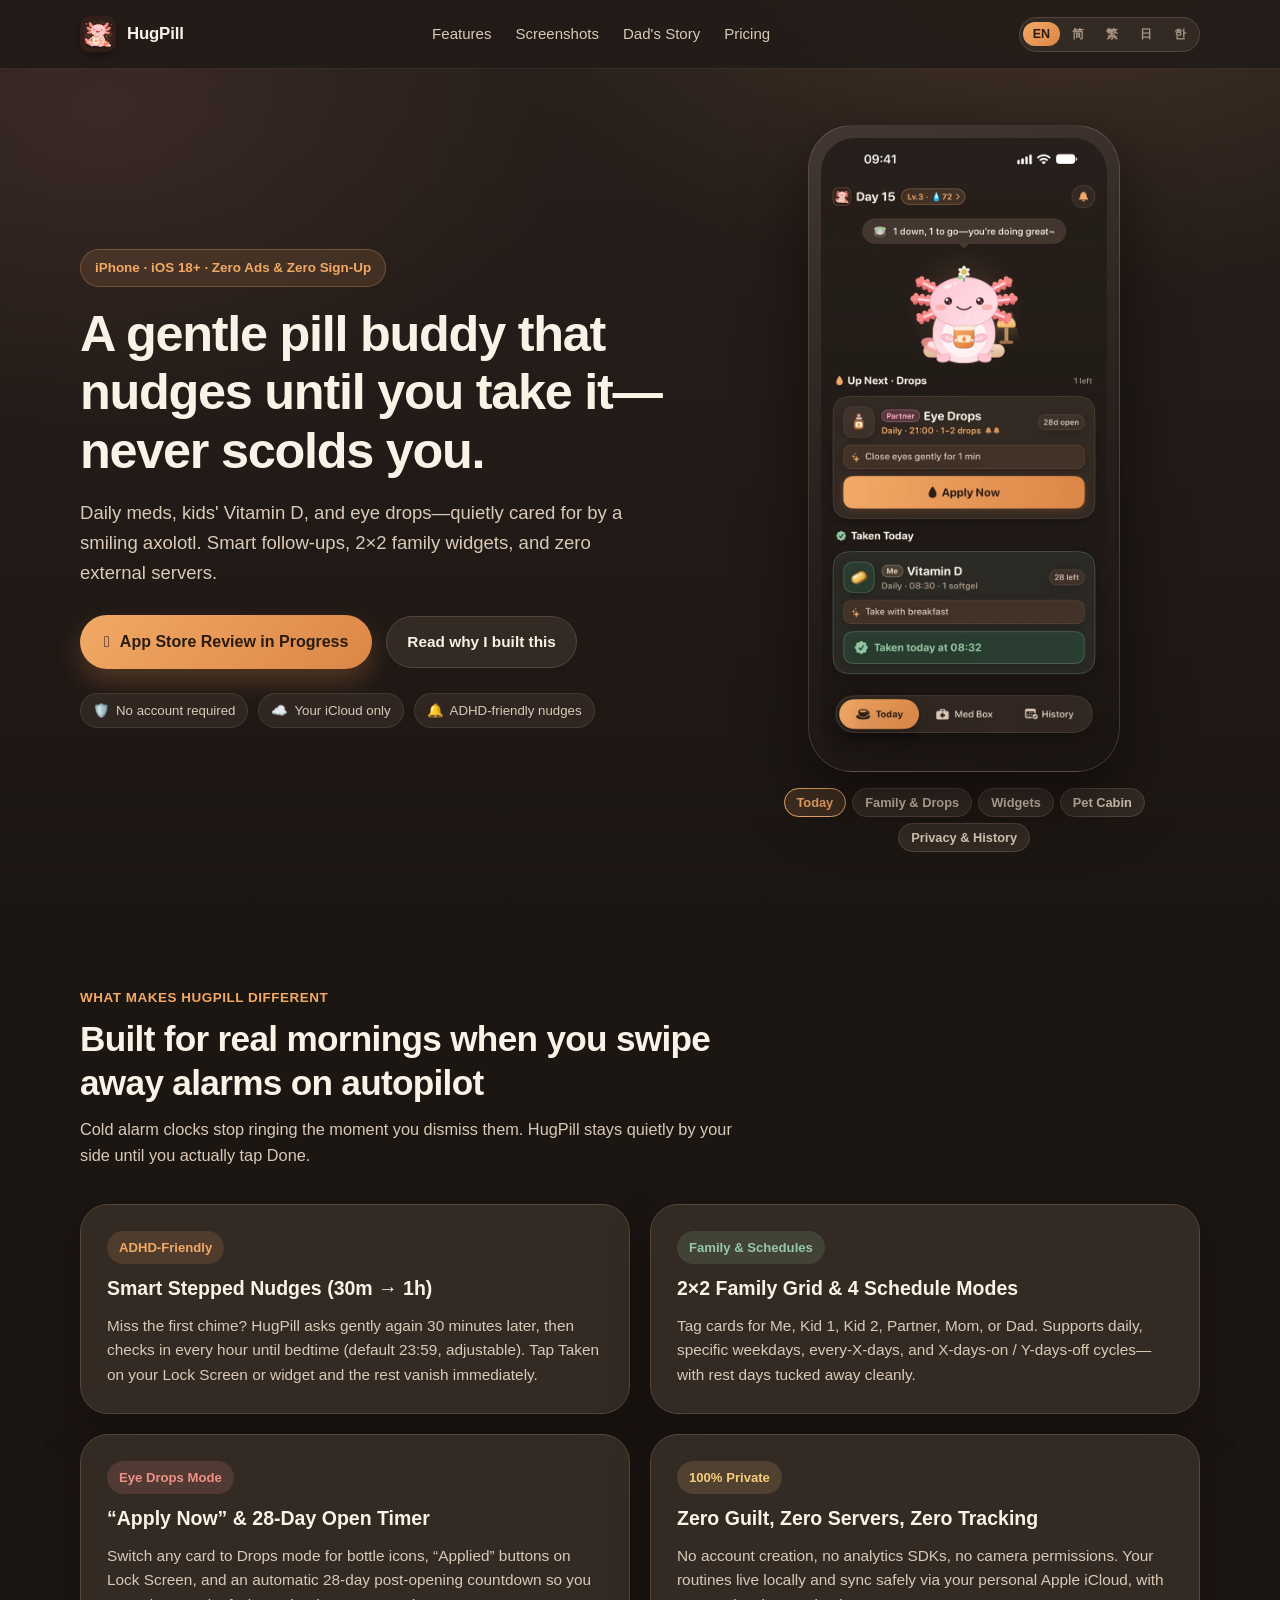
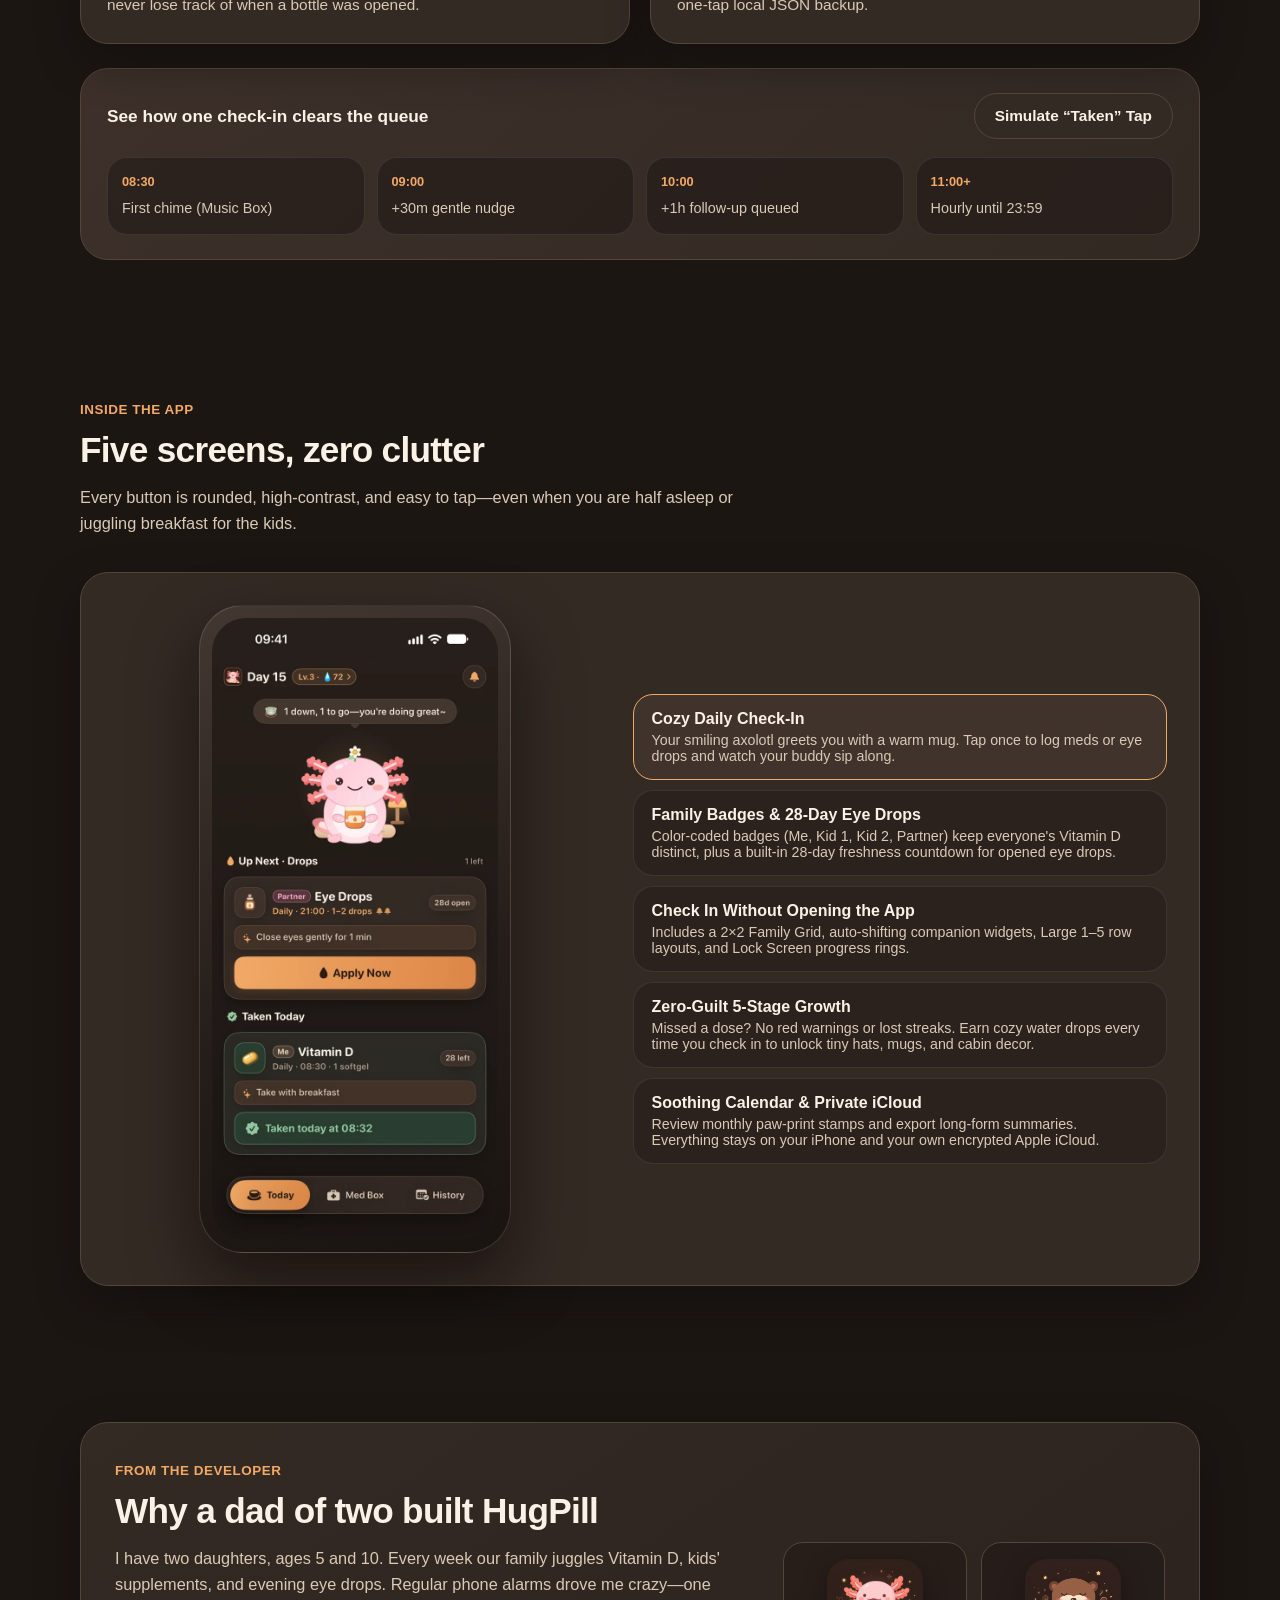
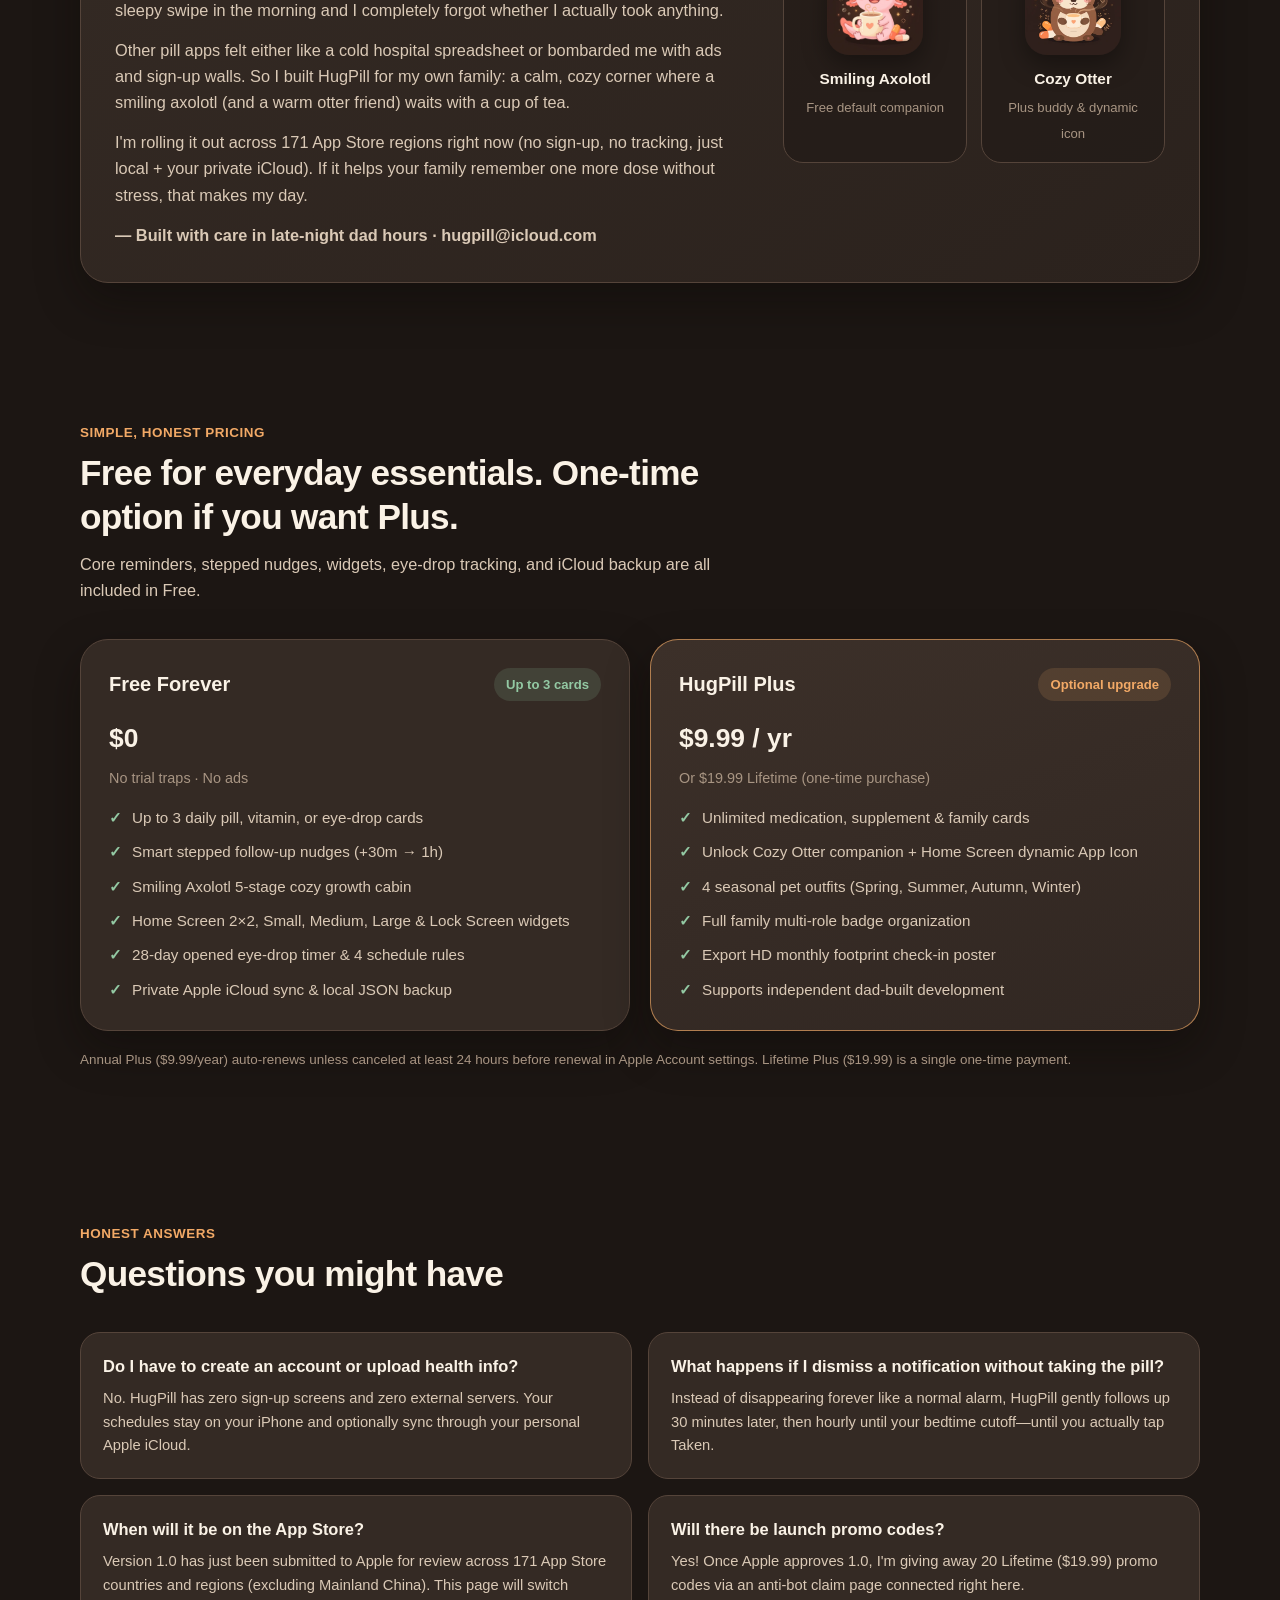
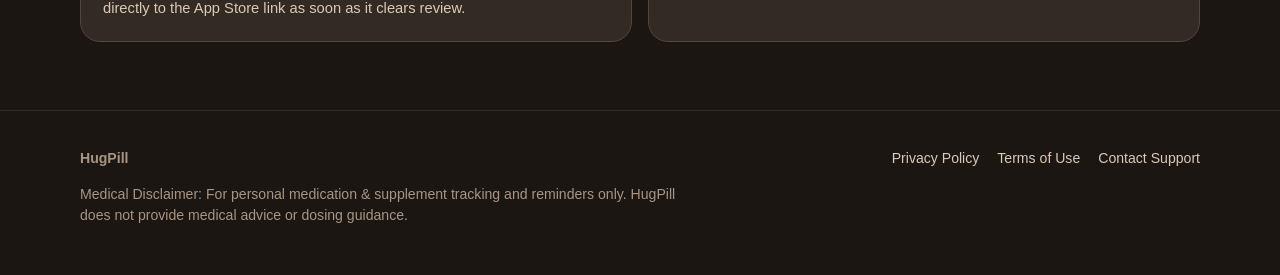
==== index.html @ 46a8ec2b "Deploy HugPill 5-language static landing page" ====
<!DOCTYPE html>
<html lang="en">
  <head>
    <meta charset="utf-8" />
    <meta name="viewport" content="width=device-width, initial-scale=1" />
    <title>HugPill — Cute Pill, Vitamin &amp; Eye Drops Reminder for iPhone</title>
    <meta
      name="description"
      content="A gentle, ADHD-friendly pill, vitamin & eye drop reminder built by a dad of two. Smart stepped nudges, 2x2 family Home Screen widgets, zero guilt, and 100% private iCloud sync."
    />
    <meta name="theme-color" content="#271F1B" />
    <meta
      property="og:title"
      content="HugPill — Cute Pill, Vitamin & Eye Drops Reminder"
    />
    <meta
      property="og:description"
      content="A gentle pill buddy that nudges until you take it—never scolds you. Smart follow-ups, 2x2 family widgets, and private Apple iCloud sync."
    />
    <meta property="og:type" content="website" />
    <meta property="og:image" content="./assets/app-icon.webp" />

    <link rel="icon" type="image/png" href="./assets/favicon.png" />
    <link rel="apple-touch-icon" href="./assets/apple-touch-icon.png" />
    <link rel="stylesheet" href="./styles.css" />
  </head>
  <body>
    <header class="site-header">
      <div class="container header-inner">
        <a class="brand" href="#top">
          <img
            class="brand-icon"
            src="./assets/app-icon.webp"
            alt="HugPill icon"
            width="36"
            height="36"
          />
          <span data-i18n="brandName">HugPill</span>
        </a>

        <nav class="nav-links" aria-label="Primary navigation">
          <a href="#features" data-i18n="nav.features">Features</a>
          <a href="#screenshots" data-i18n="nav.screens">Screenshots</a>
          <a href="#story" data-i18n="nav.story">Dad's Story</a>
          <a href="#pricing" data-i18n="nav.pricing">Pricing</a>
        </nav>

        <div class="lang-switcher" role="group" aria-label="Language switcher">
          <button class="lang-btn is-active" type="button" data-lang="en">EN</button>
          <button class="lang-btn" type="button" data-lang="zh-Hans">简</button>
          <button class="lang-btn" type="button" data-lang="zh-Hant">繁</button>
          <button class="lang-btn" type="button" data-lang="ja">日</button>
          <button class="lang-btn" type="button" data-lang="ko">한</button>
        </div>
      </div>
    </header>

    <main id="top">
      <!-- Hero -->
      <section class="hero">
        <div class="container hero-grid">
          <div>
            <div class="eyebrow-pill" data-i18n="hero.eyebrow">
              iPhone · iOS 18+ · Zero Ads &amp; Zero Sign-Up
            </div>
            <h1 class="hero-title" data-i18n="hero.title">
              A gentle pill buddy that nudges until you take it—never scolds you.
            </h1>
            <p class="hero-subtitle" data-i18n="hero.subtitle">
              Daily meds, kids' Vitamin D, and eye drops—quietly cared for by a smiling axolotl. Smart follow-ups, 2×2 family widgets, and zero external servers.
            </p>

            <div class="hero-actions">
              <a class="btn-primary" id="primary-cta" href="#review-status">
                <span aria-hidden="true"></span>
                <span id="primary-cta-label" data-i18n="hero.ctaReview">
                  App Store Review in Progress
                </span>
              </a>
              <a class="btn-secondary" href="#story" data-i18n="hero.ctaStory">
                Read why I built this
              </a>
            </div>

            <div class="trust-row">
              <span class="trust-chip">🛡️ <span data-i18n="hero.trust1">No account required</span></span>
              <span class="trust-chip">☁️ <span data-i18n="hero.trust2">Your iCloud only</span></span>
              <span class="trust-chip">🔔 <span data-i18n="hero.trust3">ADHD-friendly nudges</span></span>
            </div>
          </div>

          <div class="hero-phone-wrap">
            <div class="phone-frame">
              <div class="phone-screen">
                <img
                  id="hero-phone-img"
                  src="./assets/screens/en-US/01_home.webp"
                  alt="HugPill Home Screen"
                  width="660"
                  height="1434"
                />
              </div>
            </div>
            <div class="phone-dots" id="hero-phone-tabs" role="tablist"></div>
          </div>
        </div>
      </section>

      <!-- Features -->
      <section class="section" id="features">
        <div class="container">
          <div class="section-head">
            <span class="section-kicker" data-i18n="features.kicker">
              What makes HugPill different
            </span>
            <h2 class="section-title" data-i18n="features.title">
              Built for real mornings when you swipe away alarms on autopilot
            </h2>
            <p class="section-desc" data-i18n="features.desc">
              Cold alarm clocks stop ringing the moment you dismiss them. HugPill stays quietly by your side until you actually tap Done.
            </p>
          </div>

          <div class="features-grid" id="features-grid"></div>

          <div class="nudge-demo">
            <div class="nudge-top">
              <h3 data-i18n="features.demoTitle">
                See how one check-in clears the queue
              </h3>
              <button
                class="btn-secondary"
                id="nudge-toggle-btn"
                type="button"
              ></button>
            </div>
            <div class="nudge-steps" id="nudge-steps"></div>
          </div>
        </div>
      </section>

      <!-- Interactive Showcase -->
      <section class="section" id="screenshots">
        <div class="container">
          <div class="section-head">
            <span class="section-kicker" data-i18n="showcase.kicker">
              Inside the App
            </span>
            <h2 class="section-title" data-i18n="showcase.title">
              Five screens, zero clutter
            </h2>
            <p class="section-desc" data-i18n="showcase.desc">
              Every button is rounded, high-contrast, and easy to tap—even when you are half asleep or juggling breakfast for the kids.
            </p>
          </div>

          <div class="showcase-panel">
            <div class="hero-phone-wrap">
              <div class="phone-frame">
                <div class="phone-screen">
                  <img
                    id="showcase-phone-img"
                    src="./assets/screens/en-US/01_home.webp"
                    alt="HugPill Screenshot"
                    width="660"
                    height="1434"
                    loading="lazy"
                  />
                </div>
              </div>
            </div>
            <div class="showcase-list" id="showcase-list"></div>
          </div>
        </div>
      </section>

      <!-- Dad's Story -->
      <section class="section" id="story">
        <div class="container">
          <div class="story-card">
            <div>
              <span class="section-kicker" data-i18n="story.kicker">
                From the Developer
              </span>
              <h2 class="section-title" data-i18n="story.title">
                Why a dad of two built HugPill
              </h2>
              <div class="story-body" id="story-paragraphs"></div>
            </div>

            <div class="buddies-box">
              <div class="buddy-tile">
                <img
                  src="./assets/app-icon.webp"
                  alt="Smiling Axolotl"
                  width="96"
                  height="96"
                  loading="lazy"
                />
                <strong data-i18n="story.axolotlName">Smiling Axolotl</strong>
                <span data-i18n="story.axolotlRole">Free default companion</span>
              </div>
              <div class="buddy-tile">
                <img
                  src="./assets/otter-icon.webp"
                  alt="Cozy Otter"
                  width="96"
                  height="96"
                  loading="lazy"
                />
                <strong data-i18n="story.otterName">Cozy Otter</strong>
                <span data-i18n="story.otterRole">Plus buddy &amp; dynamic icon</span>
              </div>
            </div>
          </div>
        </div>
      </section>

      <!-- Pricing -->
      <section class="section" id="pricing">
        <div class="container">
          <div class="section-head">
            <span class="section-kicker" data-i18n="pricing.kicker">
              Simple, Honest Pricing
            </span>
            <h2 class="section-title" data-i18n="pricing.title">
              Free for everyday essentials. One-time option if you want Plus.
            </h2>
            <p class="section-desc" data-i18n="pricing.desc">
              Core reminders, stepped nudges, widgets, eye-drop tracking, and iCloud backup are all included in Free.
            </p>
          </div>

          <div class="pricing-grid">
            <article class="price-card">
              <div class="price-head">
                <h3 data-i18n="pricing.free.name">Free Forever</h3>
                <span class="feature-badge badge-sage" data-i18n="pricing.free.badge">
                  Up to 3 cards
                </span>
              </div>
              <div class="price-tag" data-i18n="pricing.free.price">$0</div>
              <div class="price-sub" data-i18n="pricing.free.sub">
                No trial traps · No ads
              </div>
              <ul class="price-list" id="free-items"></ul>
            </article>

            <article class="price-card is-featured">
              <div class="price-head">
                <h3 data-i18n="pricing.plus.name">HugPill Plus</h3>
                <span class="feature-badge badge-amber" data-i18n="pricing.plus.badge">
                  Optional upgrade
                </span>
              </div>
              <div class="price-tag" data-i18n="pricing.plus.price">$9.99 / yr</div>
              <div class="price-sub" data-i18n="pricing.plus.sub">
                Or $19.99 Lifetime (one-time purchase)
              </div>
              <ul class="price-list" id="plus-items"></ul>
            </article>
          </div>

          <p class="fine-print" data-i18n="pricing.finePrint"></p>
        </div>
      </section>

      <!-- FAQ -->
      <section class="section" id="faq">
        <div class="container">
          <div class="section-head">
            <span class="section-kicker" data-i18n="faq.kicker">
              Honest Answers
            </span>
            <h2 class="section-title" data-i18n="faq.title">
              Questions you might have
            </h2>
          </div>
          <div class="faq-list" id="faq-list"></div>
        </div>
      </section>
    </main>

    <footer class="site-footer" id="privacy">
      <div class="container">
        <div class="footer-row">
          <strong data-i18n="brandName">HugPill</strong>
          <div class="footer-links">
            <a id="footer-privacy" href="#" target="_blank" rel="noopener noreferrer" data-i18n="footer.privacy">
              Privacy Policy
            </a>
            <a id="footer-terms" href="#" target="_blank" rel="noopener noreferrer" data-i18n="footer.terms">
              Terms of Use
            </a>
            <a id="footer-contact" href="mailto:hugpill@icloud.com" data-i18n="footer.contact">
              Contact Support
            </a>
          </div>
        </div>
        <p class="disclaimer" data-i18n="footer.disclaimer"></p>
      </div>
    </footer>

    <!-- App Store Review Modal -->
    <div class="modal-backdrop" id="review-modal" hidden role="dialog" aria-modal="true" aria-labelledby="modal-title">
      <div class="modal-card">
        <h3 id="modal-title" data-i18n="modal.title">Currently in App Store Review</h3>
        <p data-i18n="modal.body"></p>
        <div class="modal-actions">
          <a class="btn-primary" id="modal-email-btn" href="mailto:hugpill@icloud.com" data-i18n="modal.emailBtn">
            Email hugpill@icloud.com
          </a>
          <button class="btn-secondary" id="modal-close-btn" type="button" data-i18n="modal.closeBtn">
            Got it
          </button>
        </div>
      </div>
    </div>

    <script src="./site-config.js"></script>
    <script src="./i18n.js"></script>
    <script src="./app.js"></script>
  </body>
</html>
---- styles.css ----
:root {
  --bg-top: #271f1b;
  --bg-bottom: #1c1613;
  --surface: #342a24;
  --surface-elevated: #40332c;
  --surface-taken: #2a3d30;
  --border: #55443a;
  --border-soft: rgba(250, 242, 230, 0.09);

  --text-primary: #faf2e6;
  --text-secondary: #dac9b6;
  --text-muted: #a89583;
  --ink-on-amber: #2a1c13;

  --amber: #f2a966;
  --amber-deep: #db8647;
  --peach: #ef9185;
  --sage: #93c9a3;
  --apricot: #f6cd7c;

  --radius-sm: 12px;
  --radius-md: 20px;
  --radius-lg: 28px;
  --shadow-card: 0 18px 44px rgba(10, 7, 5, 0.38);
  --shadow-phone: 0 28px 64px rgba(8, 5, 4, 0.58);

  --font-rounded: ui-rounded, "SF Pro Rounded", "PingFang SC", "PingFang TC",
    "Hiragino Maru Gothic ProN", "Apple SD Gothic Neo", "Noto Sans JP",
    "Noto Sans KR", -apple-system, BlinkMacSystemFont, "Segoe UI", sans-serif;
}

*,
*::before,
*::after {
  box-sizing: border-box;
}

html {
  scroll-behavior: smooth;
  background-color: var(--bg-bottom);
  color: var(--text-primary);
  font-family: var(--font-rounded);
  -webkit-font-smoothing: antialiased;
}

body {
  margin: 0;
  min-height: 100vh;
  background: radial-gradient(
      900px 540px at 82% -6%,
      rgba(242, 169, 102, 0.14),
      transparent 65%
    ),
    radial-gradient(
      760px 520px at 8% 12%,
      rgba(239, 145, 133, 0.1),
      transparent 62%
    ),
    linear-gradient(180deg, var(--bg-top) 0%, var(--bg-bottom) 100%);
  background-attachment: fixed;
  color: var(--text-primary);
  line-height: 1.6;
}

a {
  color: inherit;
  text-decoration: none;
}

button {
  font-family: inherit;
  cursor: pointer;
}

img {
  display: block;
  max-width: 100%;
}

.container {
  width: min(1120px, calc(100% - 36px));
  margin: 0 auto;
}

/* Header */
.site-header {
  position: sticky;
  top: 0;
  z-index: 40;
  backdrop-filter: blur(16px);
  -webkit-backdrop-filter: blur(16px);
  background: rgba(31, 25, 22, 0.78);
  border-bottom: 1px solid var(--border-soft);
}

.header-inner {
  display: flex;
  align-items: center;
  justify-content: space-between;
  gap: 16px;
  min-height: 68px;
}

.brand {
  display: inline-flex;
  align-items: center;
  gap: 11px;
  font-weight: 700;
  font-size: 1.05rem;
  letter-spacing: -0.01em;
  flex-shrink: 0;
}

.brand-icon {
  width: 36px;
  height: 36px;
  border-radius: 10px;
  box-shadow: 0 4px 12px rgba(0, 0, 0, 0.35);
}

.nav-links {
  display: flex;
  align-items: center;
  gap: 24px;
  color: var(--text-secondary);
  font-size: 0.94rem;
  font-weight: 500;
}

.nav-links a {
  transition: color 0.18s ease;
}

.nav-links a:hover {
  color: var(--amber);
}

.lang-switcher {
  display: inline-flex;
  align-items: center;
  background: var(--surface);
  border: 1px solid var(--border);
  border-radius: 999px;
  padding: 3px;
  gap: 2px;
  flex-shrink: 0;
}

.lang-btn {
  border: 0;
  background: transparent;
  color: var(--text-muted);
  font-size: 0.78rem;
  font-weight: 600;
  padding: 5px 10px;
  border-radius: 999px;
  transition: background-color 0.18s ease, color 0.18s ease;
}

.lang-btn:hover {
  color: var(--text-primary);
}

.lang-btn.is-active {
  background: linear-gradient(135deg, var(--amber), var(--amber-deep));
  color: var(--ink-on-amber);
}

/* Hero */
.hero {
  padding: 56px 0 64px;
}

.hero-grid {
  display: grid;
  grid-template-columns: minmax(0, 1.12fr) minmax(0, 0.88fr);
  gap: 48px;
  align-items: center;
}

.eyebrow-pill {
  display: inline-flex;
  align-items: center;
  gap: 8px;
  padding: 7px 14px;
  border-radius: 999px;
  background: rgba(242, 169, 102, 0.12);
  border: 1px solid rgba(242, 169, 102, 0.28);
  color: var(--amber);
  font-size: 0.84rem;
  font-weight: 600;
  margin-bottom: 18px;
}

.hero-title {
  margin: 0 0 18px;
  font-size: clamp(2rem, 4.1vw, 3.15rem);
  line-height: 1.16;
  letter-spacing: -0.025em;
  font-weight: 800;
}

.hero-subtitle {
  margin: 0 0 28px;
  font-size: clamp(1.02rem, 1.5vw, 1.16rem);
  color: var(--text-secondary);
  max-width: 56ch;
}

.hero-actions {
  display: flex;
  flex-wrap: wrap;
  align-items: center;
  gap: 14px;
  margin-bottom: 24px;
}

.btn-primary {
  display: inline-flex;
  align-items: center;
  justify-content: center;
  gap: 10px;
  padding: 14px 24px;
  border-radius: 999px;
  border: 0;
  background: linear-gradient(135deg, var(--amber), var(--amber-deep));
  color: var(--ink-on-amber);
  font-size: 1rem;
  font-weight: 700;
  box-shadow: 0 12px 26px rgba(219, 134, 71, 0.28);
  transition: transform 0.18s ease, box-shadow 0.18s ease, filter 0.18s ease;
}

.btn-primary:hover {
  transform: translateY(-1px);
  filter: brightness(1.04);
  box-shadow: 0 16px 32px rgba(219, 134, 71, 0.34);
}

.btn-secondary {
  display: inline-flex;
  align-items: center;
  justify-content: center;
  gap: 8px;
  padding: 13px 20px;
  border-radius: 999px;
  border: 1px solid var(--border);
  background: var(--surface);
  color: var(--text-primary);
  font-size: 0.96rem;
  font-weight: 600;
  transition: border-color 0.18s ease, background-color 0.18s ease;
}

.btn-secondary:hover {
  border-color: var(--amber);
  background: var(--surface-elevated);
}

.trust-row {
  display: flex;
  flex-wrap: wrap;
  gap: 10px;
}

.trust-chip {
  display: inline-flex;
  align-items: center;
  gap: 6px;
  padding: 6px 12px;
  border-radius: 999px;
  background: rgba(52, 42, 36, 0.85);
  border: 1px solid var(--border-soft);
  color: var(--text-secondary);
  font-size: 0.83rem;
}

/* Phone Mockup */
.hero-phone-wrap {
  display: flex;
  flex-direction: column;
  align-items: center;
  gap: 16px;
}

.phone-frame {
  position: relative;
  width: min(312px, 82vw);
  padding: 12px;
  border-radius: 44px;
  background: linear-gradient(160deg, #433731 0%, #241d19 60%, #1a1411 100%);
  border: 1px solid rgba(250, 242, 230, 0.14);
  box-shadow: var(--shadow-phone);
}

.phone-frame::before {
  content: "";
  position: absolute;
  inset: -16px;
  z-index: -1;
  border-radius: 56px;
  background: radial-gradient(
    circle at 50% 45%,
    rgba(242, 169, 102, 0.18),
    rgba(239, 145, 133, 0.08) 45%,
    transparent 72%
  );
}

.phone-screen {
  border-radius: 34px;
  overflow: hidden;
  background: #1c1613;
  aspect-ratio: 1320 / 2868;
}

.phone-screen img {
  width: 100%;
  height: 100%;
  object-fit: cover;
}

.phone-dots {
  display: flex;
  flex-wrap: wrap;
  justify-content: center;
  gap: 6px;
}

.phone-tab-btn {
  border: 1px solid var(--border);
  background: var(--surface);
  color: var(--text-secondary);
  font-size: 0.8rem;
  font-weight: 600;
  padding: 6px 12px;
  border-radius: 999px;
  transition: all 0.18s ease;
}

.phone-tab-btn:hover {
  border-color: var(--amber);
  color: var(--text-primary);
}

.phone-tab-btn.is-active {
  background: rgba(242, 169, 102, 0.16);
  border-color: var(--amber);
  color: var(--amber);
}

/* Sections */
.section {
  padding: 68px 0;
}

.section-head {
  max-width: 680px;
  margin-bottom: 36px;
}

.section-kicker {
  display: inline-block;
  color: var(--amber);
  font-size: 0.84rem;
  font-weight: 700;
  letter-spacing: 0.04em;
  text-transform: uppercase;
  margin-bottom: 8px;
}

.section-title {
  margin: 0 0 12px;
  font-size: clamp(1.55rem, 2.8vw, 2.2rem);
  line-height: 1.24;
  letter-spacing: -0.02em;
}

.section-desc {
  margin: 0;
  color: var(--text-secondary);
  font-size: 1.02rem;
}

/* Feature Grid */
.features-grid {
  display: grid;
  grid-template-columns: repeat(2, minmax(0, 1fr));
  gap: 20px;
}

.feature-card {
  background: var(--surface);
  border: 1px solid var(--border);
  border-radius: var(--radius-lg);
  padding: 26px;
  box-shadow: var(--shadow-card);
  display: flex;
  flex-direction: column;
  gap: 12px;
}

.feature-badge {
  display: inline-flex;
  align-items: center;
  gap: 8px;
  width: fit-content;
  padding: 6px 12px;
  border-radius: 999px;
  font-size: 0.82rem;
  font-weight: 700;
}

.badge-amber {
  background: rgba(242, 169, 102, 0.14);
  color: var(--amber);
}

.badge-sage {
  background: rgba(147, 201, 163, 0.15);
  color: var(--sage);
}

.badge-peach {
  background: rgba(239, 145, 133, 0.15);
  color: var(--peach);
}

.badge-apricot {
  background: rgba(246, 205, 124, 0.14);
  color: var(--apricot);
}

.feature-card h3 {
  margin: 0;
  font-size: 1.22rem;
  line-height: 1.3;
}

.feature-card p {
  margin: 0;
  color: var(--text-secondary);
  font-size: 0.96rem;
}

/* Interactive Nudge Simulator Strip */
.nudge-demo {
  margin-top: 24px;
  background: linear-gradient(135deg, rgba(64, 51, 44, 0.9), rgba(52, 42, 36, 0.95));
  border: 1px solid var(--border);
  border-radius: var(--radius-lg);
  padding: 24px 26px;
}

.nudge-top {
  display: flex;
  flex-wrap: wrap;
  align-items: center;
  justify-content: space-between;
  gap: 12px;
  margin-bottom: 18px;
}

.nudge-top h3 {
  margin: 0;
  font-size: 1.08rem;
}

.nudge-steps {
  display: grid;
  grid-template-columns: repeat(4, minmax(0, 1fr));
  gap: 12px;
}

.nudge-step {
  background: rgba(31, 25, 22, 0.55);
  border: 1px solid var(--border-soft);
  border-radius: var(--radius-md);
  padding: 14px;
  transition: all 0.22s ease;
}

.nudge-step.is-cleared {
  background: var(--surface-taken);
  border-color: rgba(147, 201, 163, 0.4);
}

.nudge-step.is-muted {
  opacity: 0.55;
  text-decoration: line-through;
}

.nudge-time {
  font-size: 0.8rem;
  font-weight: 700;
  color: var(--amber);
  margin-bottom: 4px;
}

.nudge-step.is-cleared .nudge-time {
  color: var(--sage);
}

.nudge-label {
  font-size: 0.9rem;
  color: var(--text-secondary);
}

/* Showcase Strip */
.showcase-panel {
  background: var(--surface);
  border: 1px solid var(--border);
  border-radius: var(--radius-lg);
  padding: 32px;
  box-shadow: var(--shadow-card);
  display: grid;
  grid-template-columns: minmax(0, 0.95fr) minmax(0, 1.05fr);
  gap: 36px;
  align-items: center;
}

.showcase-list {
  display: flex;
  flex-direction: column;
  gap: 10px;
}

.showcase-item {
  width: 100%;
  text-align: left;
  background: rgba(31, 25, 22, 0.42);
  border: 1px solid var(--border-soft);
  border-radius: var(--radius-md);
  padding: 15px 18px;
  color: var(--text-primary);
  transition: all 0.18s ease;
}

.showcase-item:hover {
  border-color: rgba(242, 169, 102, 0.45);
  background: rgba(64, 51, 44, 0.72);
}

.showcase-item.is-active {
  background: var(--surface-elevated);
  border-color: var(--amber);
}

.showcase-item strong {
  display: block;
  font-size: 1rem;
  margin-bottom: 4px;
}

.showcase-item span {
  display: block;
  font-size: 0.89rem;
  color: var(--text-secondary);
}

/* Story */
.story-card {
  background: linear-gradient(145deg, var(--surface) 0%, #2b221d 100%);
  border: 1px solid var(--border);
  border-radius: var(--radius-lg);
  padding: 34px;
  box-shadow: var(--shadow-card);
  display: grid;
  grid-template-columns: minmax(0, 1.25fr) minmax(0, 0.75fr);
  gap: 32px;
  align-items: center;
}

.story-body p {
  margin: 0 0 14px;
  color: var(--text-secondary);
  font-size: 1.02rem;
}

.story-body p:last-child {
  margin-bottom: 0;
}

.story-sign {
  color: var(--amber);
  font-weight: 700;
}

.buddies-box {
  display: grid;
  grid-template-columns: repeat(2, minmax(0, 1fr));
  gap: 14px;
}

.buddy-tile {
  background: rgba(31, 25, 22, 0.58);
  border: 1px solid var(--border);
  border-radius: var(--radius-md);
  padding: 16px;
  text-align: center;
}

.buddy-tile img {
  width: 96px;
  height: 96px;
  border-radius: 22px;
  margin: 0 auto 12px;
  box-shadow: 0 10px 24px rgba(0, 0, 0, 0.35);
}

.buddy-tile strong {
  display: block;
  font-size: 0.96rem;
  margin-bottom: 3px;
}

.buddy-tile span {
  font-size: 0.82rem;
  color: var(--text-muted);
}

/* Pricing */
.pricing-grid {
  display: grid;
  grid-template-columns: repeat(2, minmax(0, 1fr));
  gap: 20px;
}

.price-card {
  background: var(--surface);
  border: 1px solid var(--border);
  border-radius: var(--radius-lg);
  padding: 28px;
  box-shadow: var(--shadow-card);
  display: flex;
  flex-direction: column;
  gap: 16px;
}

.price-card.is-featured {
  border-color: rgba(242, 169, 102, 0.65);
  background: linear-gradient(160deg, #3c3029 0%, #312722 100%);
}

.price-head {
  display: flex;
  align-items: center;
  justify-content: space-between;
  gap: 10px;
}

.price-head h3 {
  margin: 0;
  font-size: 1.25rem;
}

.price-tag {
  font-size: 1.65rem;
  font-weight: 800;
  color: var(--text-primary);
}

.price-sub {
  color: var(--text-muted);
  font-size: 0.9rem;
  margin-top: -8px;
}

.price-list {
  list-style: none;
  margin: 0;
  padding: 0;
  display: flex;
  flex-direction: column;
  gap: 10px;
  color: var(--text-secondary);
  font-size: 0.95rem;
}

.price-list li {
  display: flex;
  align-items: flex-start;
  gap: 10px;
}

.check-dot {
  color: var(--sage);
  font-weight: 800;
  flex-shrink: 0;
}

.fine-print {
  margin-top: 18px;
  color: var(--text-muted);
  font-size: 0.84rem;
}

/* FAQ */
.faq-list {
  display: grid;
  grid-template-columns: repeat(2, minmax(0, 1fr));
  gap: 16px;
}

.faq-item {
  background: var(--surface);
  border: 1px solid var(--border);
  border-radius: var(--radius-md);
  padding: 20px 22px;
}

.faq-item h3 {
  margin: 0 0 8px;
  font-size: 1.03rem;
}

.faq-item p {
  margin: 0;
  color: var(--text-secondary);
  font-size: 0.92rem;
}

/* Footer */
.site-footer {
  border-top: 1px solid var(--border-soft);
  padding: 36px 0 48px;
  color: var(--text-muted);
  font-size: 0.88rem;
}

.footer-row {
  display: flex;
  flex-wrap: wrap;
  align-items: center;
  justify-content: space-between;
  gap: 16px;
  margin-bottom: 14px;
}

.footer-links {
  display: flex;
  flex-wrap: wrap;
  gap: 18px;
}

.footer-links a {
  color: var(--text-secondary);
}

.footer-links a:hover {
  color: var(--amber);
}

.disclaimer {
  margin: 0;
  max-width: 78ch;
  line-height: 1.55;
}

/* Modal */
.modal-backdrop {
  position: fixed;
  inset: 0;
  z-index: 60;
  display: grid;
  place-items: center;
  padding: 20px;
  background: rgba(16, 12, 10, 0.72);
  backdrop-filter: blur(8px);
}

.modal-backdrop[hidden] {
  display: none;
}

.modal-card {
  width: min(460px, 100%);
  background: var(--surface);
  border: 1px solid var(--border);
  border-radius: var(--radius-lg);
  padding: 28px;
  box-shadow: var(--shadow-phone);
}

.modal-card h3 {
  margin: 0 0 10px;
  font-size: 1.25rem;
}

.modal-card p {
  margin: 0 0 18px;
  color: var(--text-secondary);
  font-size: 0.96rem;
}

.modal-actions {
  display: flex;
  flex-wrap: wrap;
  gap: 10px;
}

@media (max-width: 920px) {
  .nav-links {
    display: none;
  }

  .hero-grid,
  .showcase-panel,
  .story-card,
  .features-grid,
  .pricing-grid,
  .faq-list {
    grid-template-columns: 1fr;
  }

  .nudge-steps {
    grid-template-columns: repeat(2, minmax(0, 1fr));
  }

  .hero {
    padding-top: 34px;
  }

  .showcase-panel,
  .story-card {
    padding: 22px;
  }
}

@media (max-width: 520px) {
  .nudge-steps {
    grid-template-columns: 1fr;
  }

  .lang-btn {
    padding: 5px 8px;
    font-size: 0.74rem;
  }
}
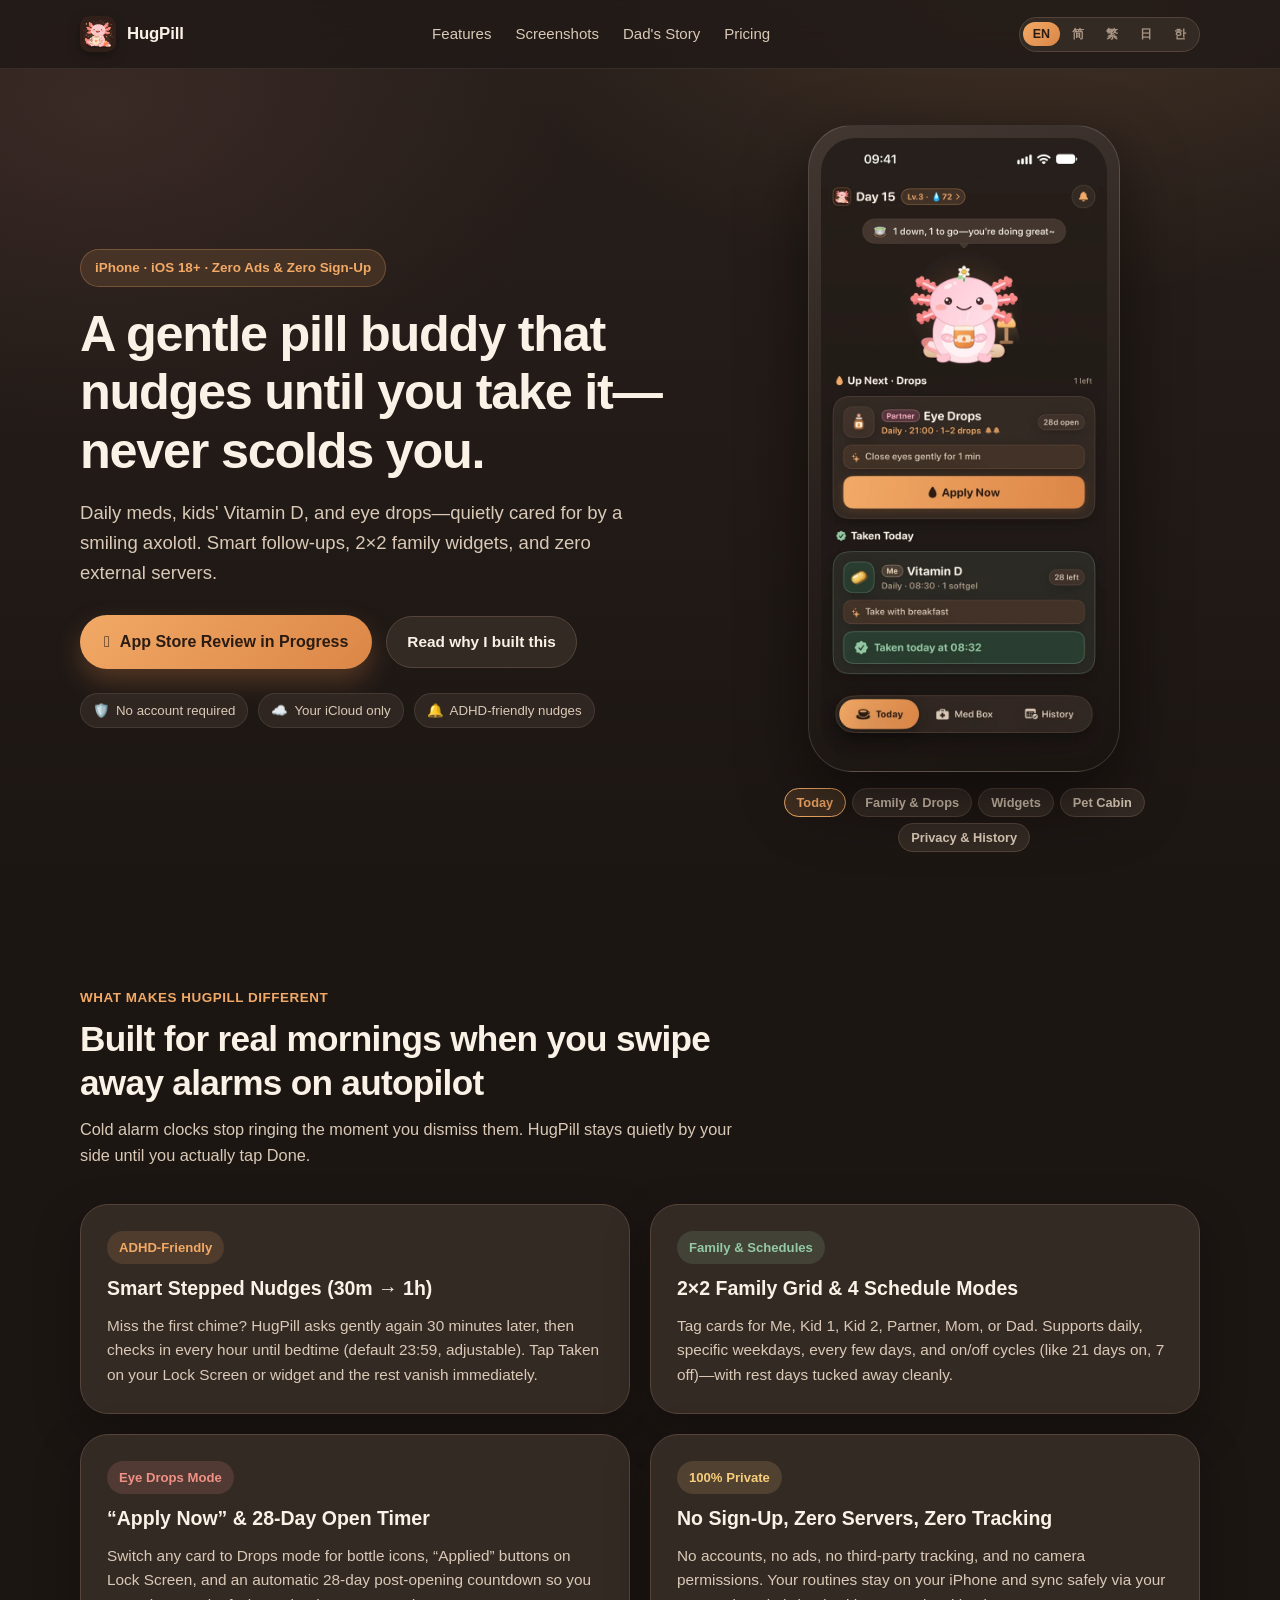
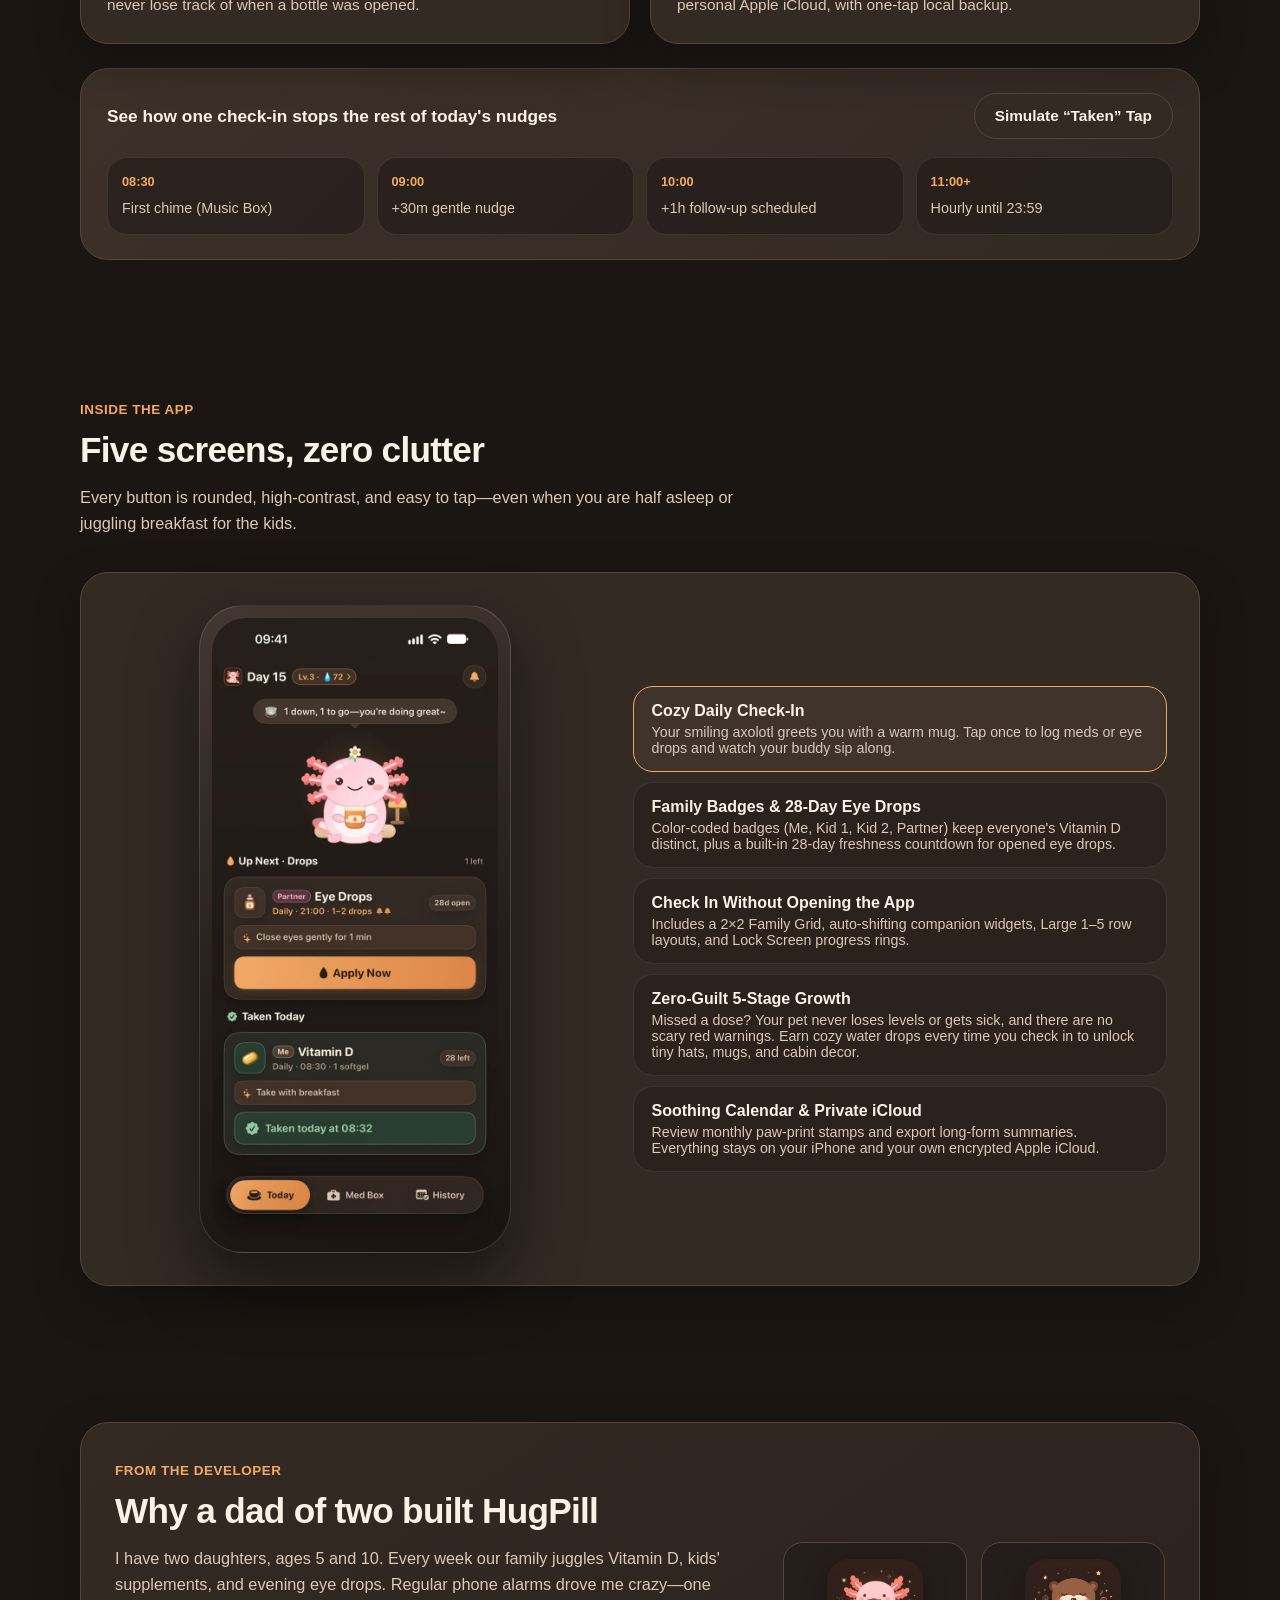
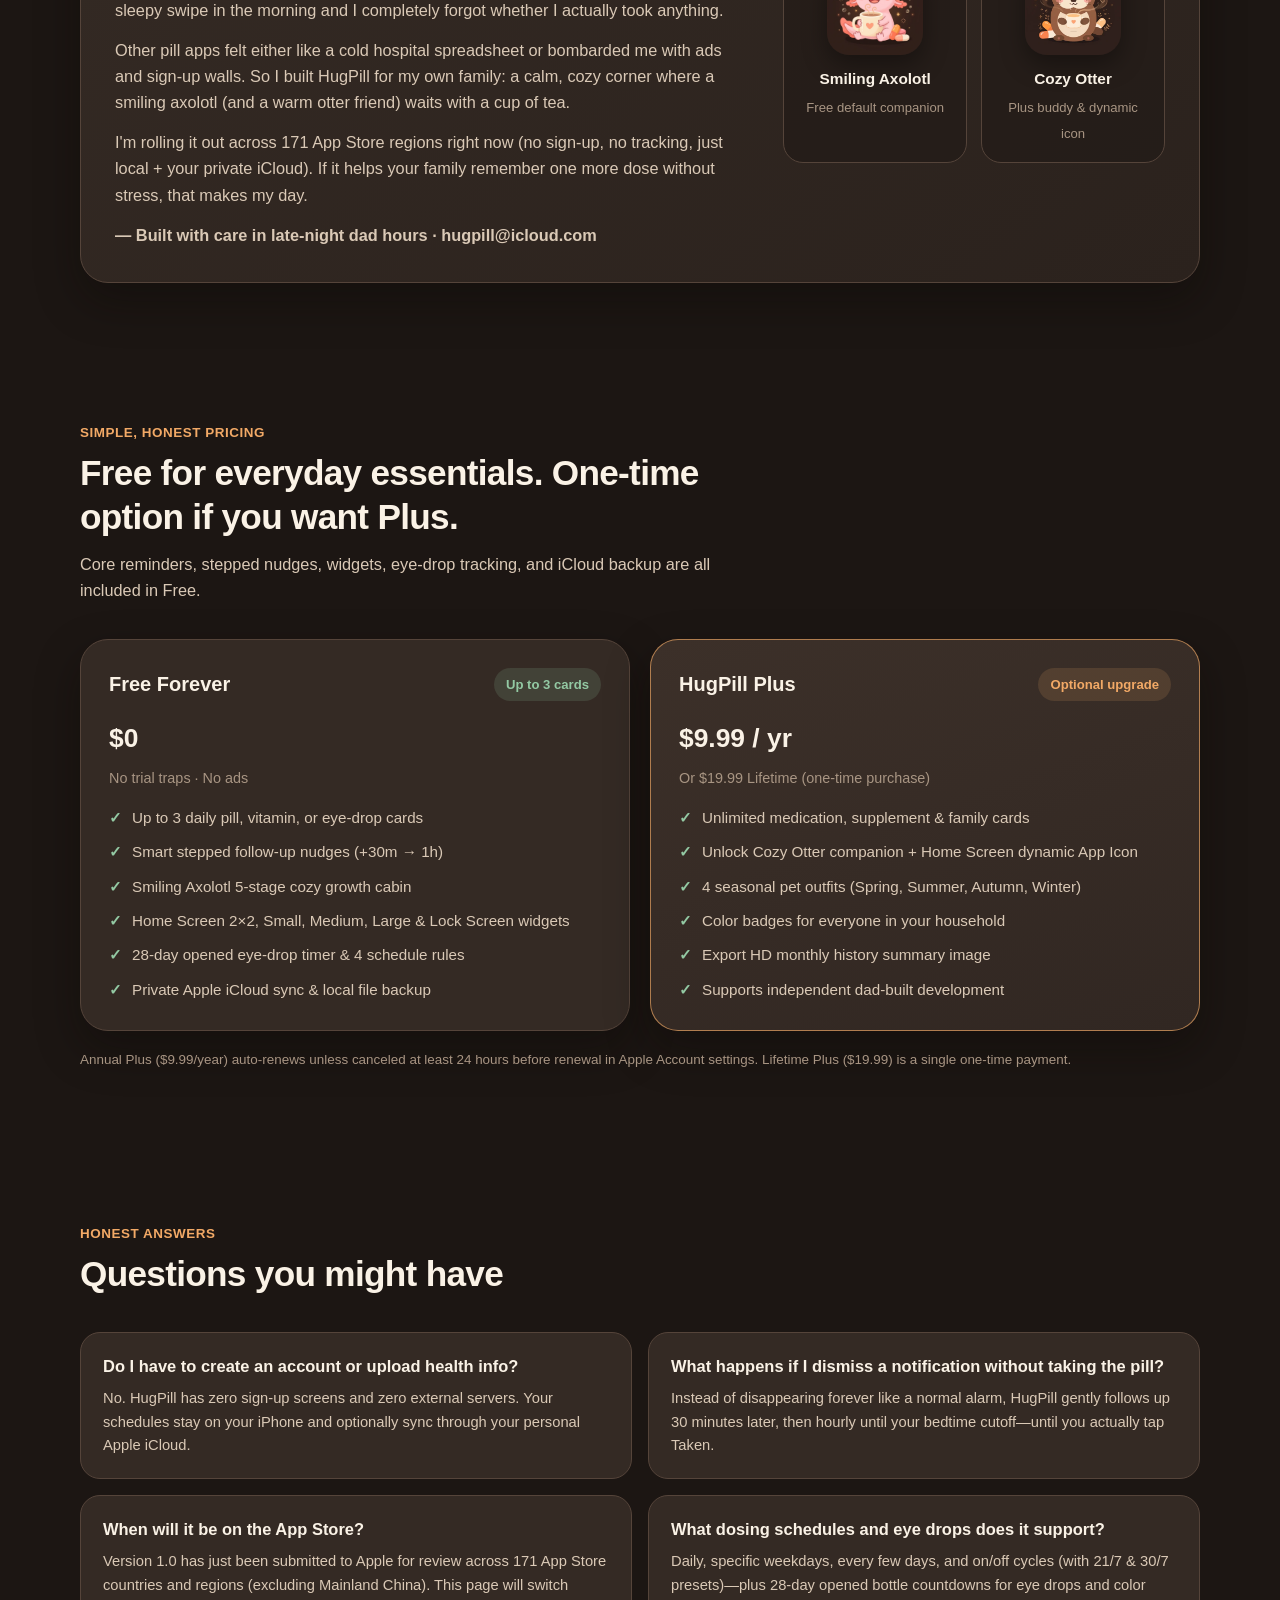
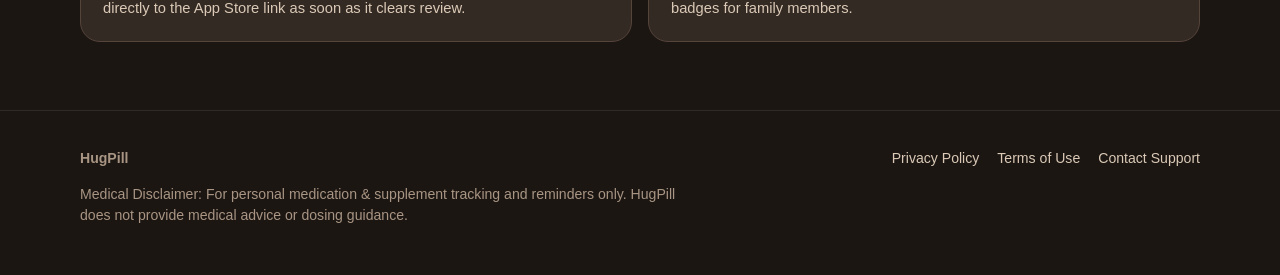
==== commit 4aab4e1d: "Audit and polish all 5-language copy for natural tone and accuracy" ====
--- a/index.html
+++ b/index.html
@@ -126,7 +126,7 @@
           <div class="nudge-demo">
             <div class="nudge-top">
               <h3 data-i18n="features.demoTitle">
-                See how one check-in clears the queue
+                See how one check-in stops the rest of today's nudges
               </h3>
               <button
                 class="btn-secondary"
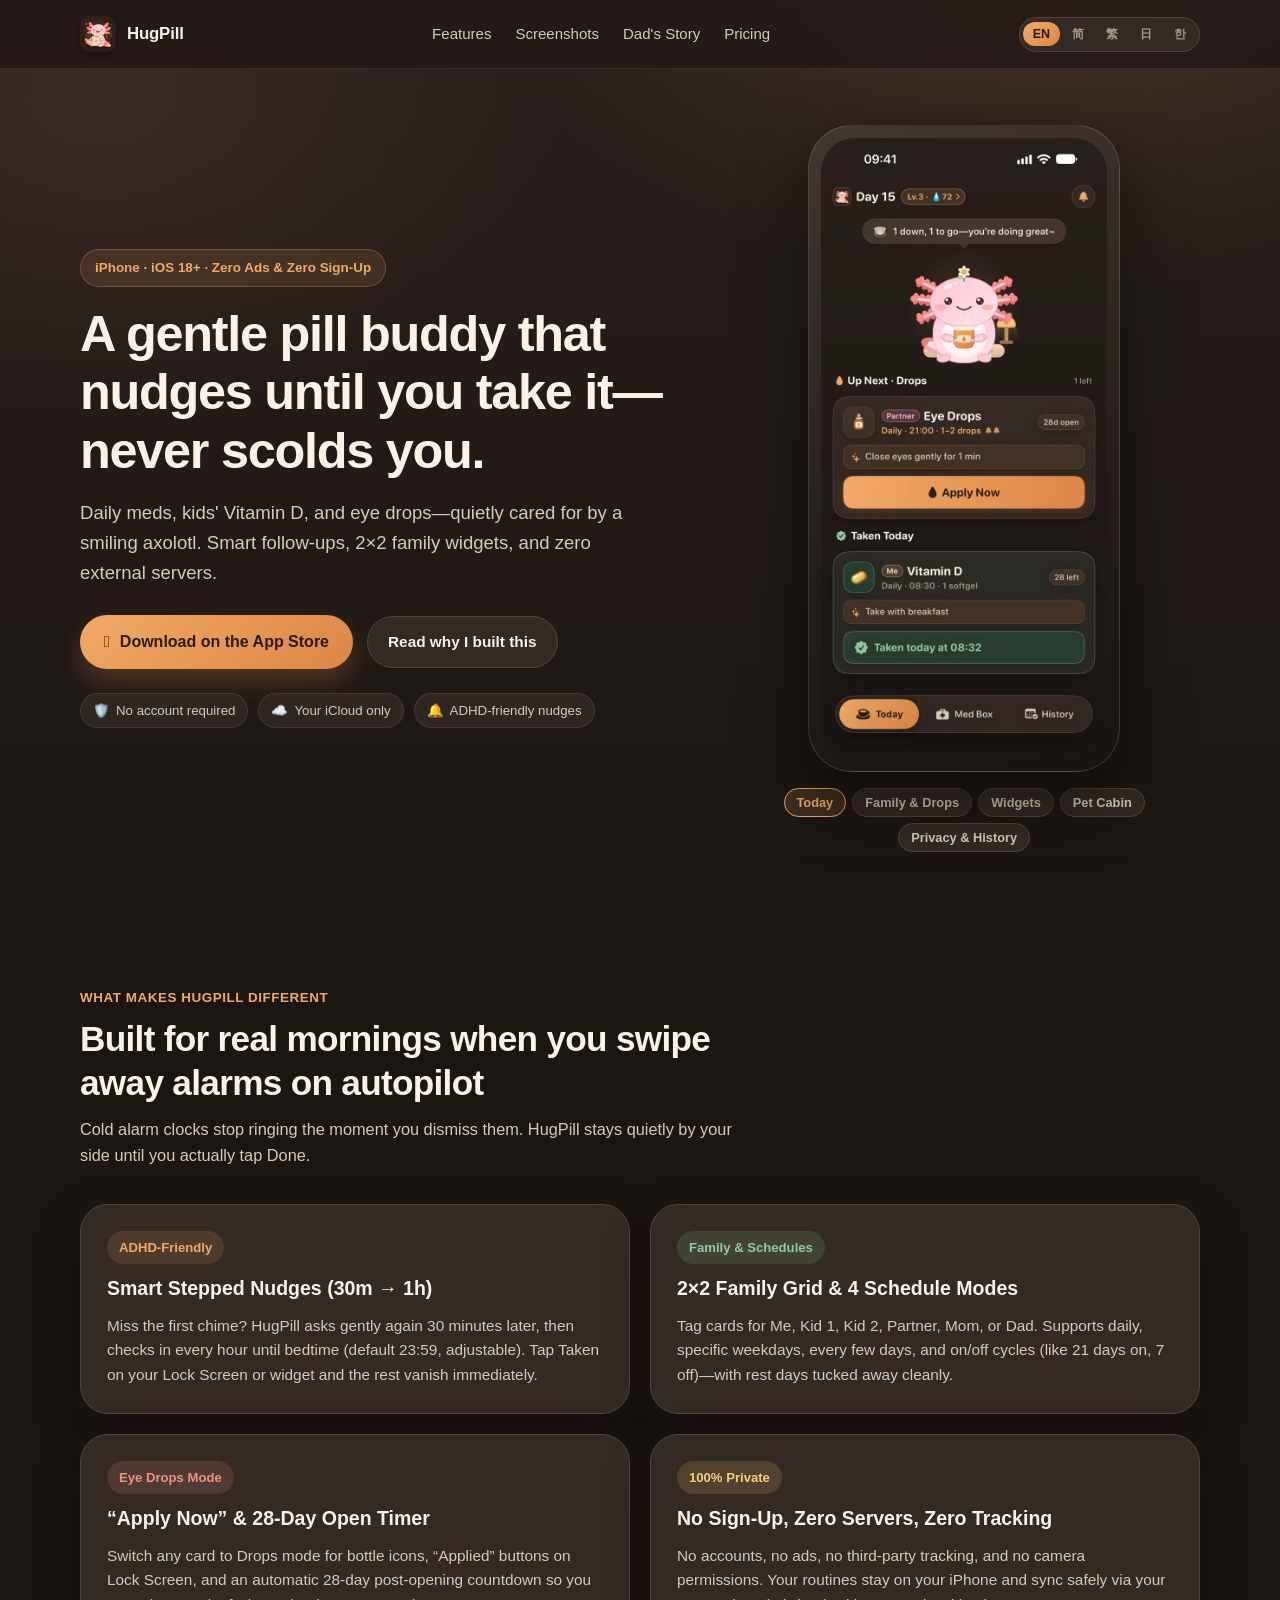
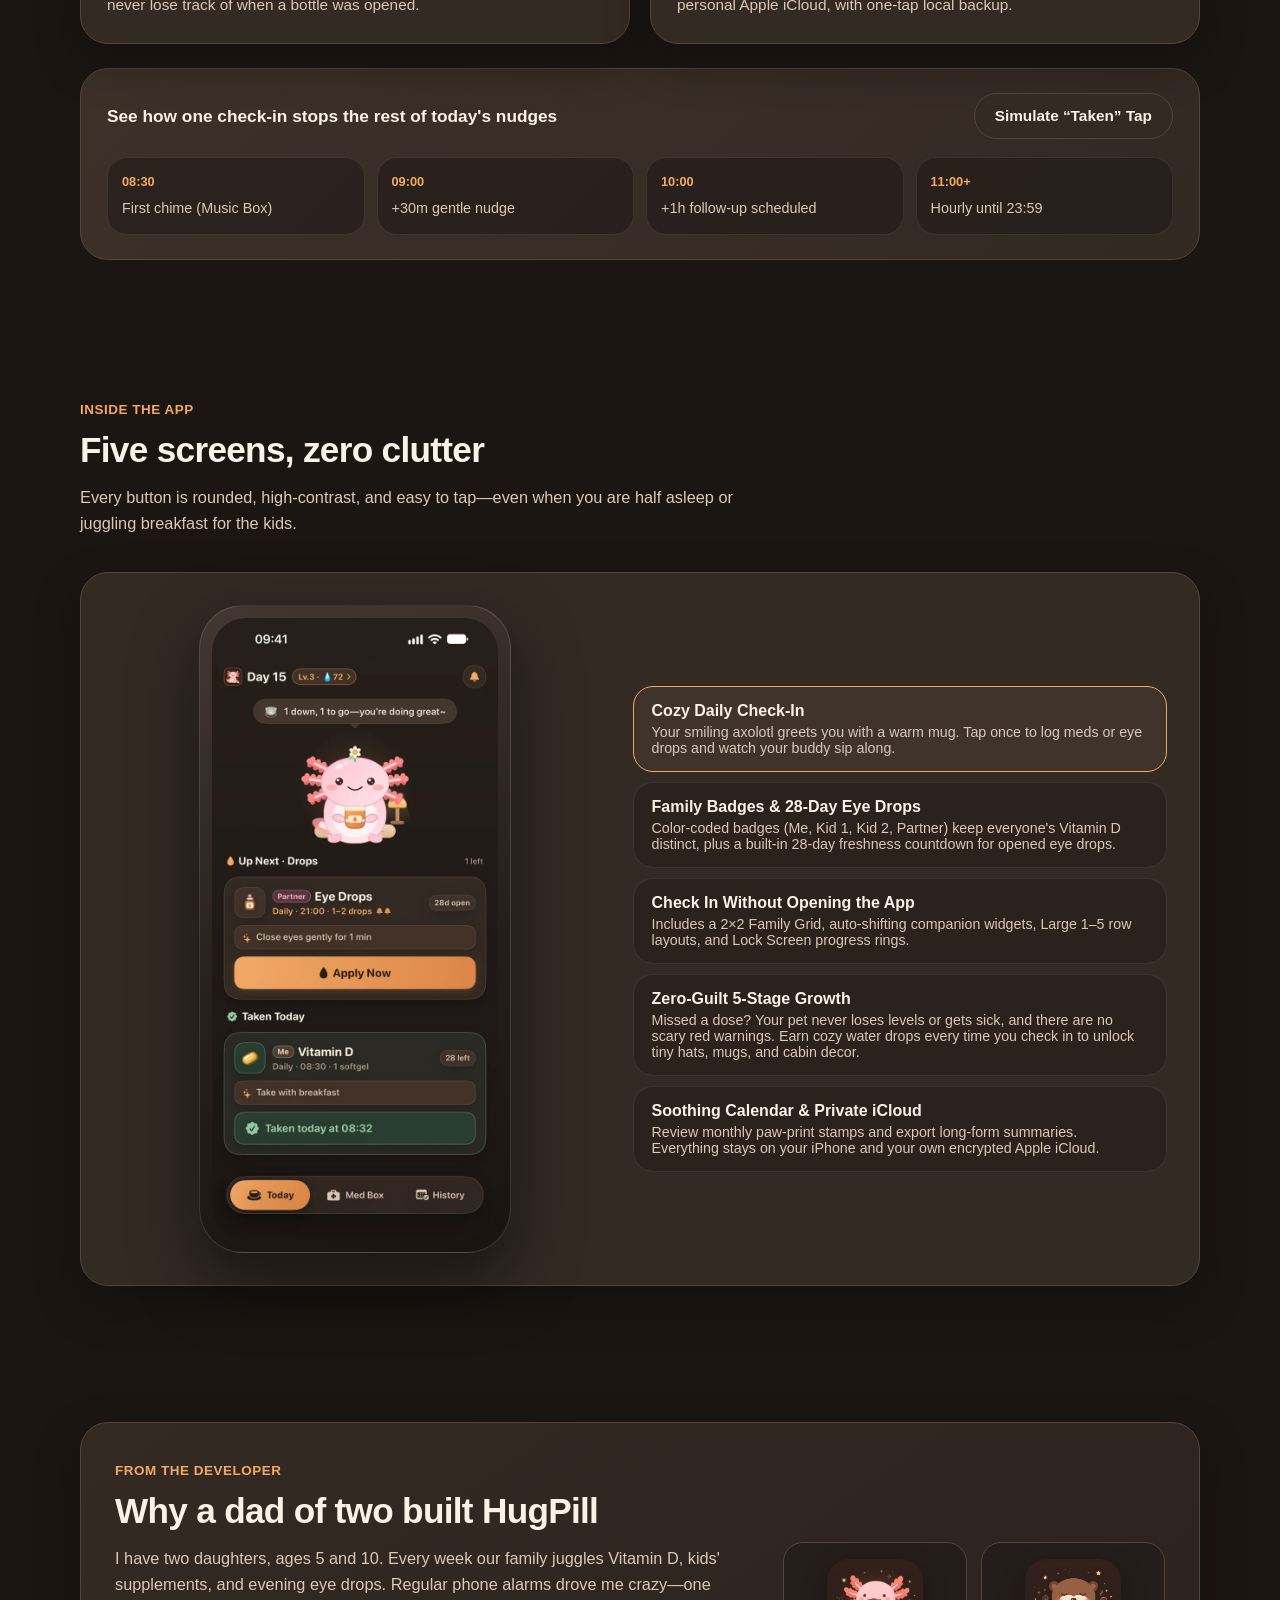
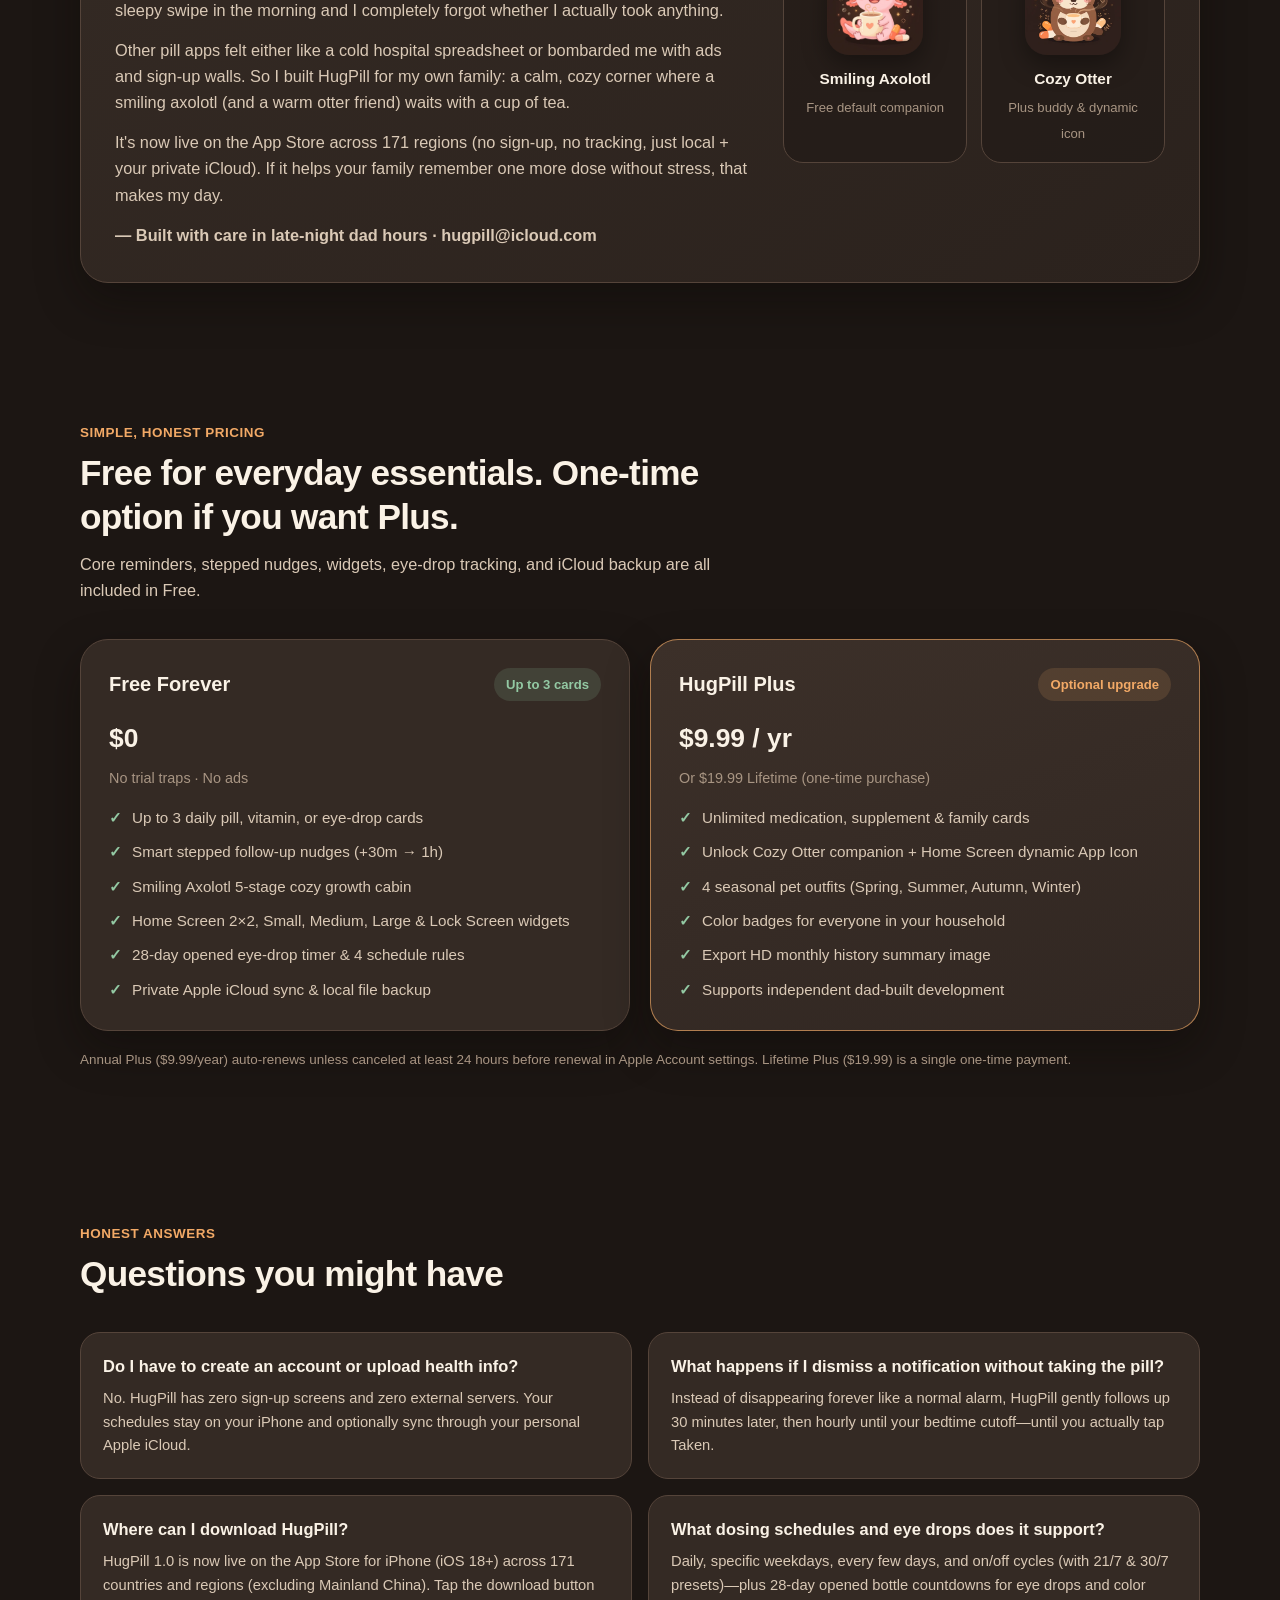
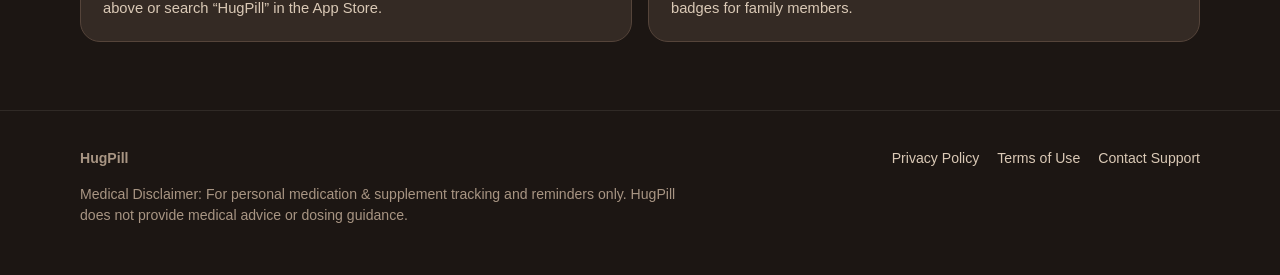
==== commit f64ab10f: "Switch landing page to live App Store launch (id6837860725)" ====
--- a/index.html
+++ b/index.html
@@ -8,6 +8,7 @@
       name="description"
       content="A gentle, ADHD-friendly pill, vitamin & eye drop reminder built by a dad of two. Smart stepped nudges, 2x2 family Home Screen widgets, zero guilt, and 100% private iCloud sync."
     />
+    <meta name="apple-itunes-app" content="app-id=6837860725" />
     <meta name="theme-color" content="#271F1B" />
     <meta
       property="og:title"
@@ -71,10 +72,16 @@
             </p>
 
             <div class="hero-actions">
-              <a class="btn-primary" id="primary-cta" href="#review-status">
+              <a
+                class="btn-primary"
+                id="primary-cta"
+                href="https://apps.apple.com/app/id6837860725"
+                target="_blank"
+                rel="noopener noreferrer"
+              >
                 <span aria-hidden="true"></span>
-                <span id="primary-cta-label" data-i18n="hero.ctaReview">
-                  App Store Review in Progress
+                <span id="primary-cta-label" data-i18n="hero.ctaLive">
+                  Download on the App Store
                 </span>
               </a>
               <a class="btn-secondary" href="#story" data-i18n="hero.ctaStory">
